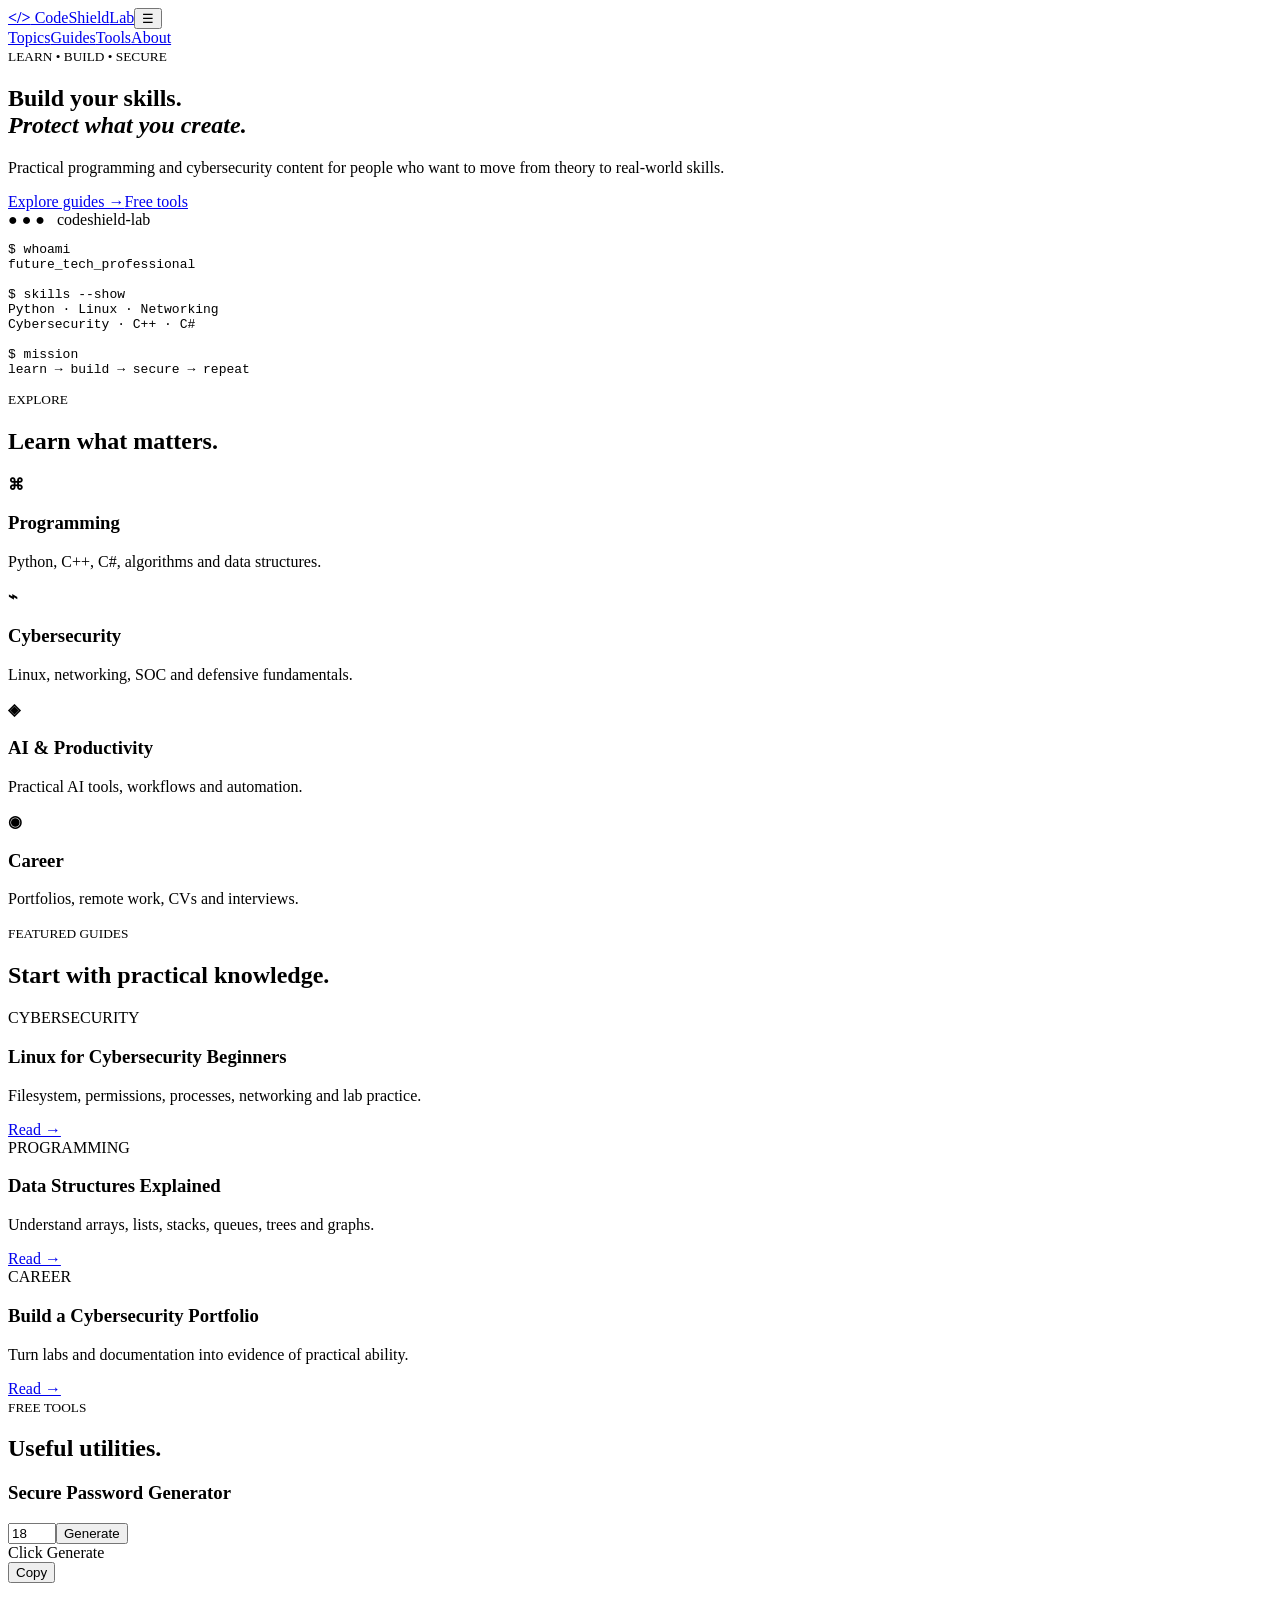
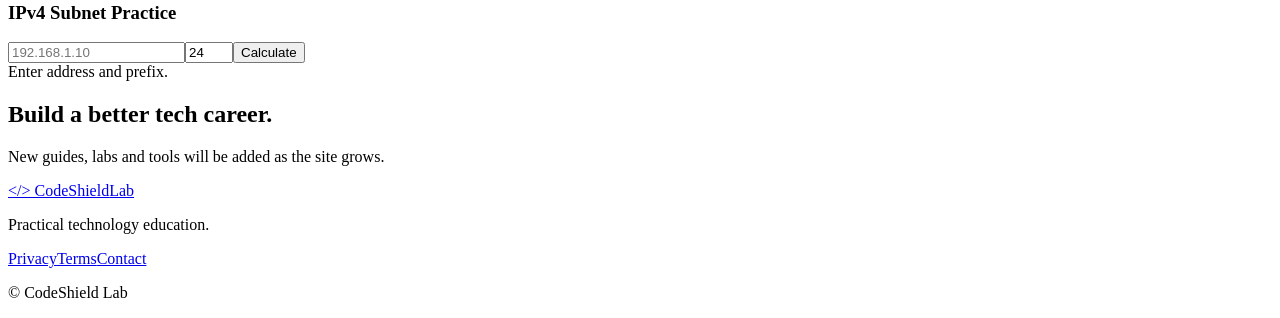
==== index.html @ 590fb026 "Add files via upload Initial website upload" ====
<!doctype html><html lang="en"><head><meta charset="utf-8"><meta name="viewport" content="width=device-width,initial-scale=1"><title>CodeShield Lab | Programming & Cybersecurity</title><meta name="description" content="Practical programming, cybersecurity, Linux and AI guides and free tools."><link rel="stylesheet" href="css/style.css"></head><body>
<header><nav class="nav"><a class="brand" href="#"><b>&lt;/&gt;</b> CodeShield<span>Lab</span></a><button id="menu">☰</button><div id="links"><a href="#topics">Topics</a><a href="#guides">Guides</a><a href="#tools">Tools</a><a href="about.html">About</a></div></nav></header>
<main>
<section class="hero"><div><small>LEARN • BUILD • SECURE</small><h1>Build your skills.<br><em>Protect what you create.</em></h1><p>Practical programming and cybersecurity content for people who want to move from theory to real-world skills.</p><a class="btn" href="#guides">Explore guides →</a><a class="btn ghost" href="#tools">Free tools</a></div><div class="terminal"><div>● ● ● &nbsp; codeshield-lab</div><pre>$ whoami
future_tech_professional

$ skills --show
Python · Linux · Networking
Cybersecurity · C++ · C#

$ mission
learn → build → secure → repeat</pre></div></section>
<section id="topics"><small>EXPLORE</small><h2>Learn what matters.</h2><div class="grid four"><article><b>⌘</b><h3>Programming</h3><p>Python, C++, C#, algorithms and data structures.</p></article><article><b>⌁</b><h3>Cybersecurity</h3><p>Linux, networking, SOC and defensive fundamentals.</p></article><article><b>◈</b><h3>AI & Productivity</h3><p>Practical AI tools, workflows and automation.</p></article><article><b>◉</b><h3>Career</h3><p>Portfolios, remote work, CVs and interviews.</p></article></div></section>
<section id="guides" class="dark"><small>FEATURED GUIDES</small><h2>Start with practical knowledge.</h2><div class="grid three"><article><label>CYBERSECURITY</label><h3>Linux for Cybersecurity Beginners</h3><p>Filesystem, permissions, processes, networking and lab practice.</p><a href="article-linux.html">Read →</a></article><article><label>PROGRAMMING</label><h3>Data Structures Explained</h3><p>Understand arrays, lists, stacks, queues, trees and graphs.</p><a href="article-data-structures.html">Read →</a></article><article><label>CAREER</label><h3>Build a Cybersecurity Portfolio</h3><p>Turn labs and documentation into evidence of practical ability.</p><a href="article-portfolio.html">Read →</a></article></div></section>
<section id="tools"><small>FREE TOOLS</small><h2>Useful utilities.</h2><div class="grid two"><article><h3>Secure Password Generator</h3><input id="len" type="number" min="8" max="40" value="18"><button class="btn small" id="gen">Generate</button><div id="pass" class="output">Click Generate</div><button id="copy">Copy</button></article><article><h3>IPv4 Subnet Practice</h3><input id="ip" placeholder="192.168.1.10"><input id="prefix" type="number" min="0" max="32" value="24"><button class="btn small" id="calc">Calculate</button><div id="net" class="output">Enter address and prefix.</div></article></div></section>
<section class="cta"><h2>Build a better tech career.</h2><p>New guides, labs and tools will be added as the site grows.</p></section></main>
<footer><div><a class="brand" href="#">&lt;/&gt; CodeShield<span>Lab</span></a><p>Practical technology education.</p></div><div><a href="privacy.html">Privacy</a><a href="terms.html">Terms</a><a href="contact.html">Contact</a></div><p>© <span id="year"></span> CodeShield Lab</p></footer><script src="js/script.js"></script></body></html>
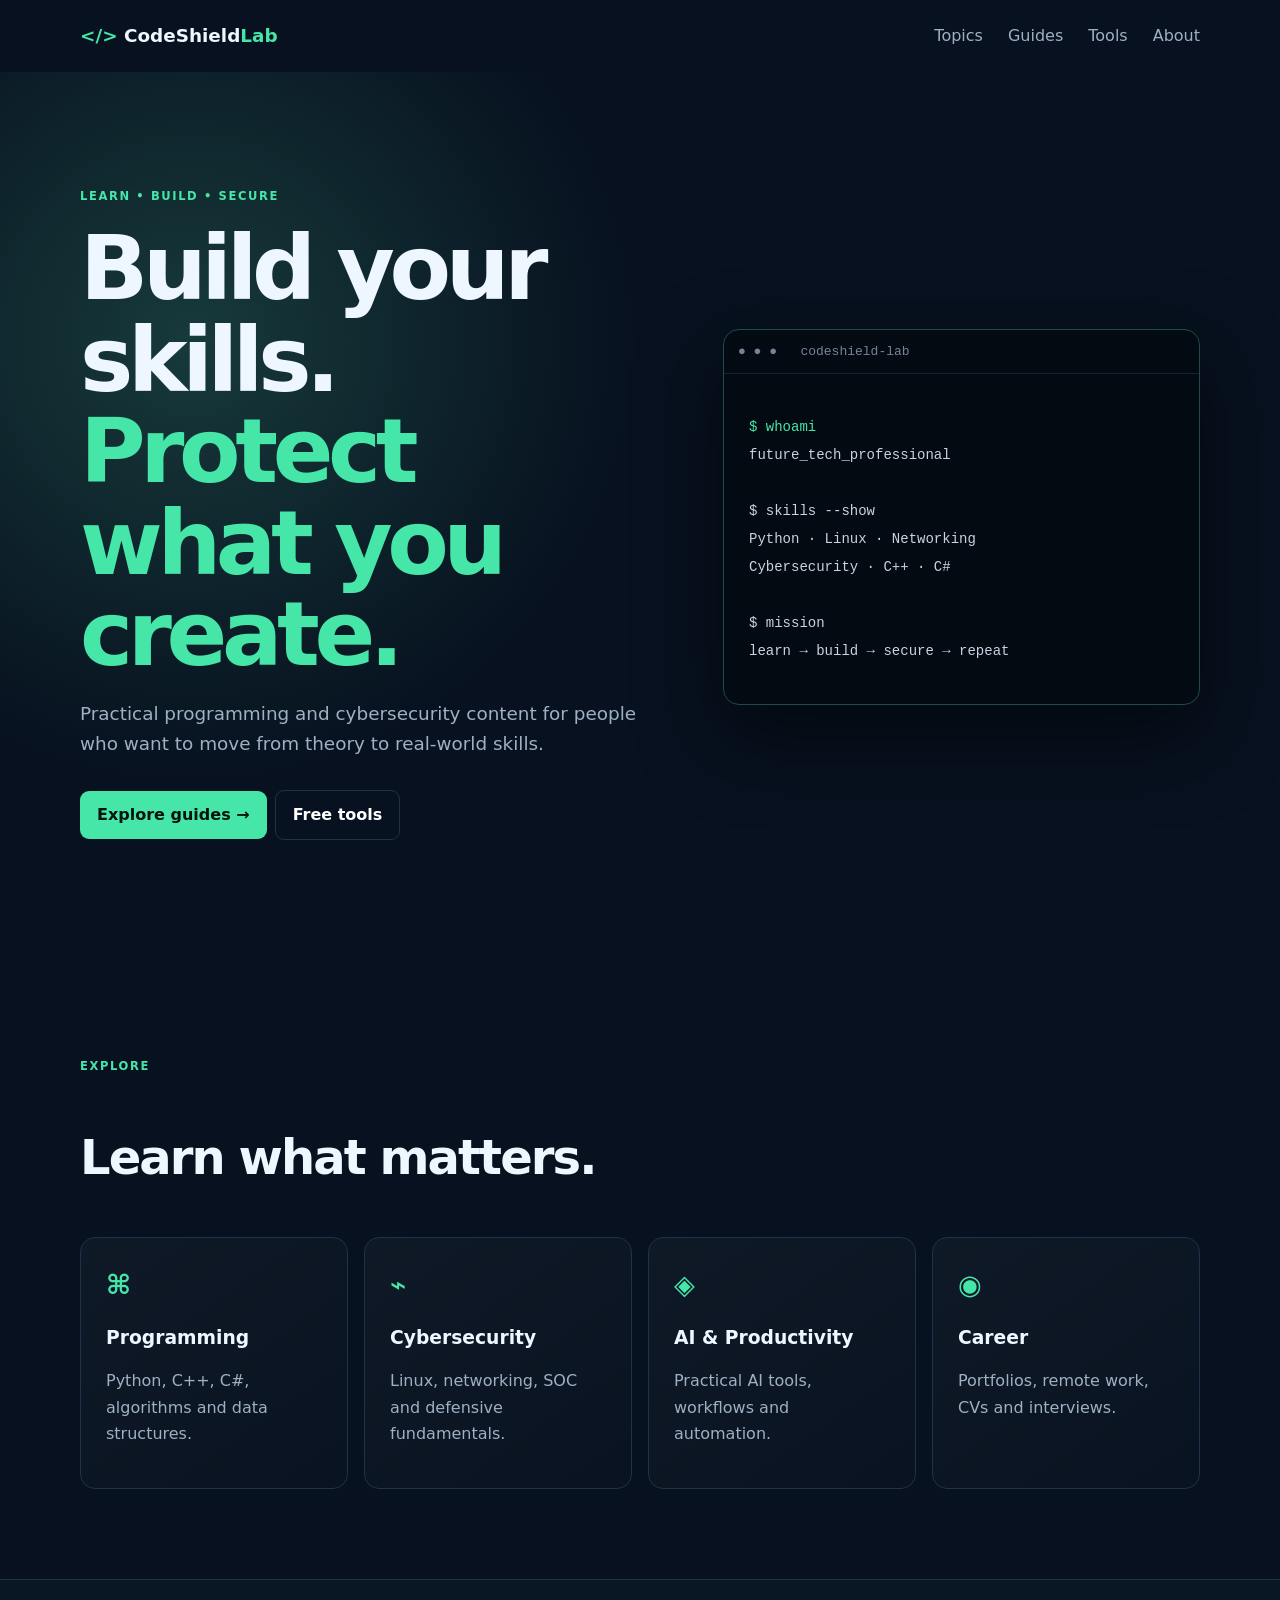
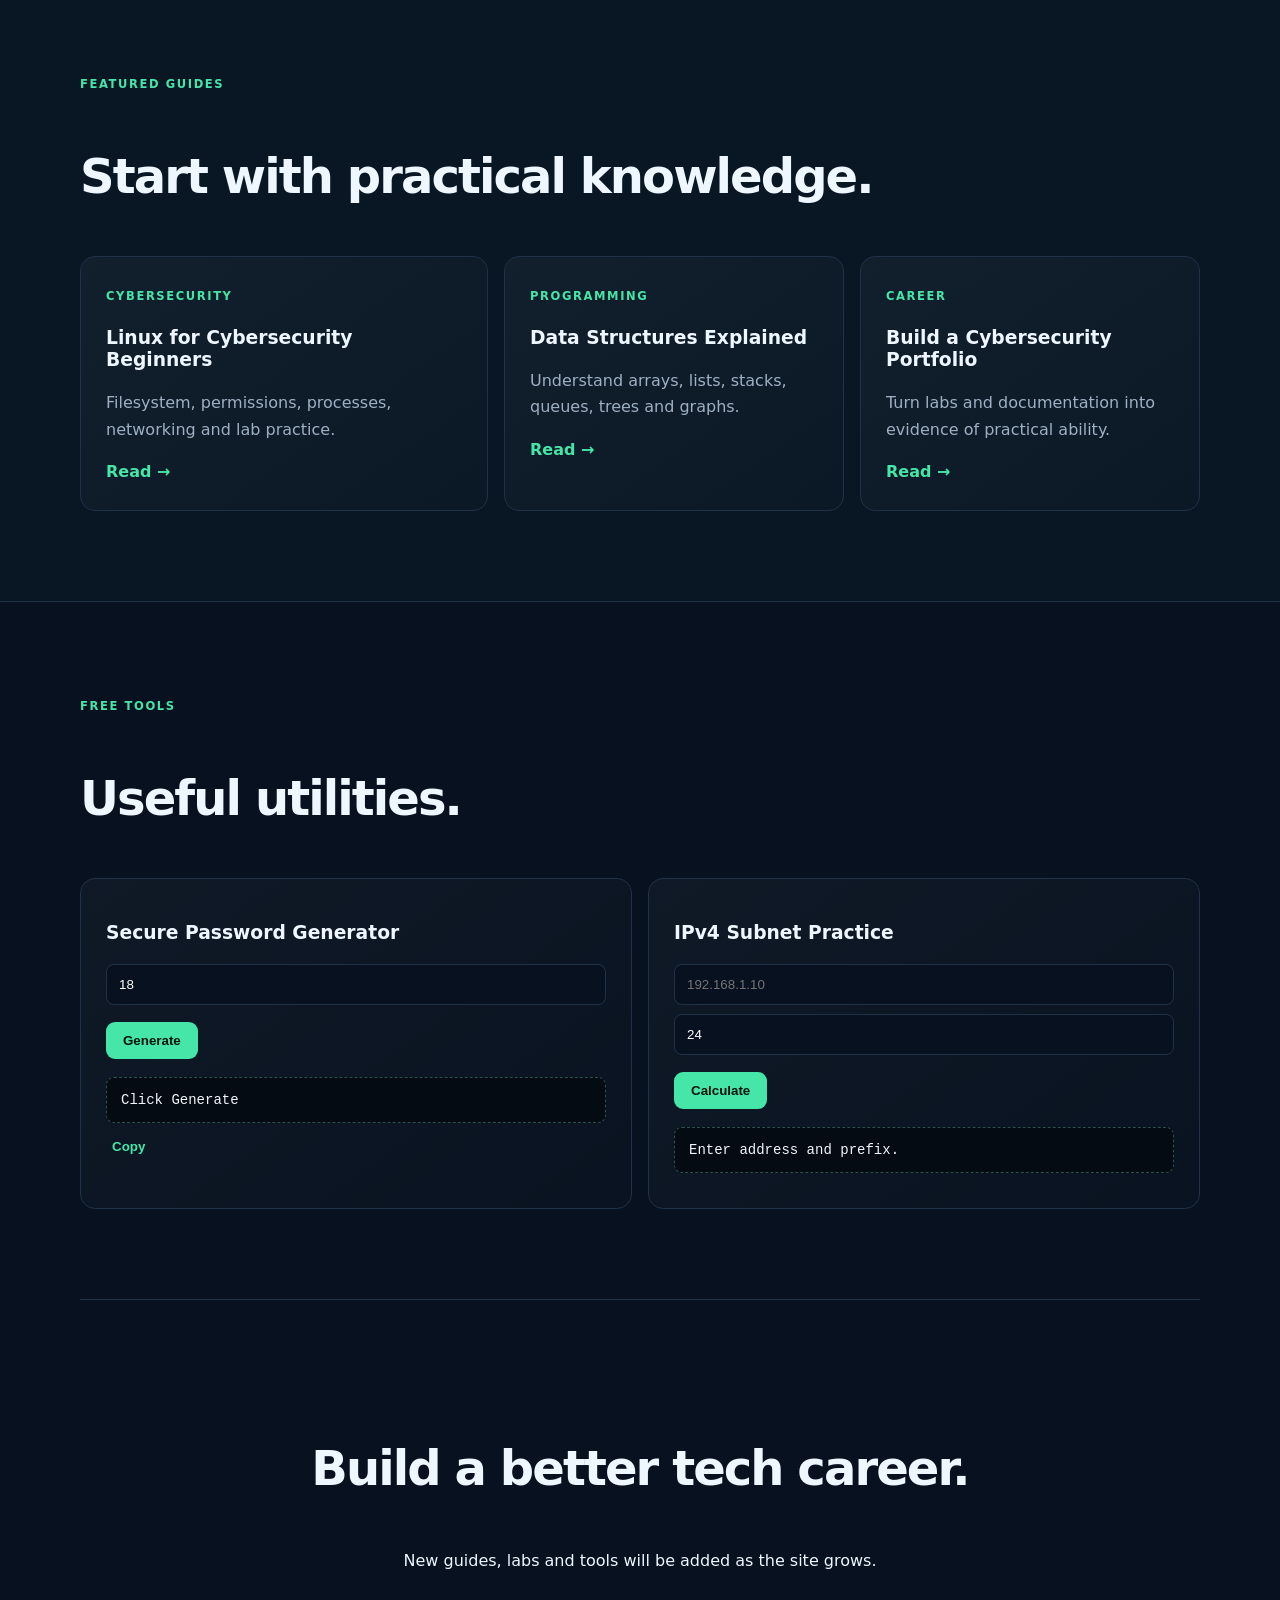
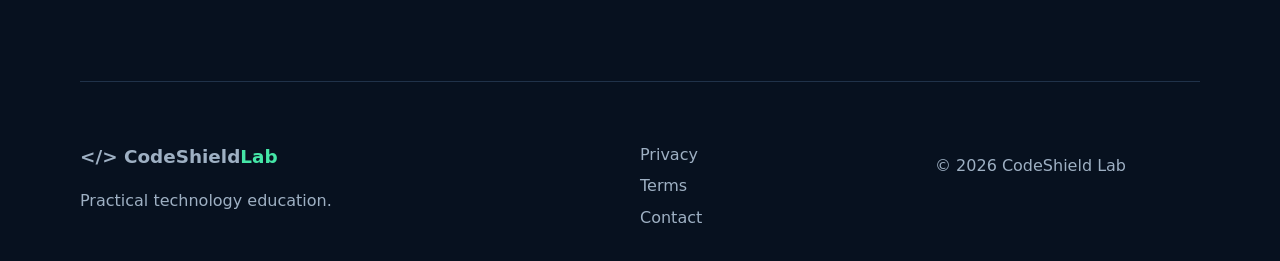
==== commit 97930e73: "Fix CSS and JavaScript paths" ====
--- a/index.html
+++ b/index.html
@@ -1,4 +1,4 @@
-<!doctype html><html lang="en"><head><meta charset="utf-8"><meta name="viewport" content="width=device-width,initial-scale=1"><title>CodeShield Lab | Programming & Cybersecurity</title><meta name="description" content="Practical programming, cybersecurity, Linux and AI guides and free tools."><link rel="stylesheet" href="css/style.css"></head><body>
+<!doctype html><html lang="en"><head><meta charset="utf-8"><meta name="viewport" content="width=device-width,initial-scale=1"><title>CodeShield Lab | Programming & Cybersecurity</title><meta name="description" content="Practical programming, cybersecurity, Linux and AI guides and free tools."><link rel="stylesheet" href="style.css"></head><body>
 <header><nav class="nav"><a class="brand" href="#"><b>&lt;/&gt;</b> CodeShield<span>Lab</span></a><button id="menu">☰</button><div id="links"><a href="#topics">Topics</a><a href="#guides">Guides</a><a href="#tools">Tools</a><a href="about.html">About</a></div></nav></header>
 <main>
 <section class="hero"><div><small>LEARN • BUILD • SECURE</small><h1>Build your skills.<br><em>Protect what you create.</em></h1><p>Practical programming and cybersecurity content for people who want to move from theory to real-world skills.</p><a class="btn" href="#guides">Explore guides →</a><a class="btn ghost" href="#tools">Free tools</a></div><div class="terminal"><div>● ● ● &nbsp; codeshield-lab</div><pre>$ whoami
@@ -14,4 +14,4 @@
 <section id="guides" class="dark"><small>FEATURED GUIDES</small><h2>Start with practical knowledge.</h2><div class="grid three"><article><label>CYBERSECURITY</label><h3>Linux for Cybersecurity Beginners</h3><p>Filesystem, permissions, processes, networking and lab practice.</p><a href="article-linux.html">Read →</a></article><article><label>PROGRAMMING</label><h3>Data Structures Explained</h3><p>Understand arrays, lists, stacks, queues, trees and graphs.</p><a href="article-data-structures.html">Read →</a></article><article><label>CAREER</label><h3>Build a Cybersecurity Portfolio</h3><p>Turn labs and documentation into evidence of practical ability.</p><a href="article-portfolio.html">Read →</a></article></div></section>
 <section id="tools"><small>FREE TOOLS</small><h2>Useful utilities.</h2><div class="grid two"><article><h3>Secure Password Generator</h3><input id="len" type="number" min="8" max="40" value="18"><button class="btn small" id="gen">Generate</button><div id="pass" class="output">Click Generate</div><button id="copy">Copy</button></article><article><h3>IPv4 Subnet Practice</h3><input id="ip" placeholder="192.168.1.10"><input id="prefix" type="number" min="0" max="32" value="24"><button class="btn small" id="calc">Calculate</button><div id="net" class="output">Enter address and prefix.</div></article></div></section>
 <section class="cta"><h2>Build a better tech career.</h2><p>New guides, labs and tools will be added as the site grows.</p></section></main>
-<footer><div><a class="brand" href="#">&lt;/&gt; CodeShield<span>Lab</span></a><p>Practical technology education.</p></div><div><a href="privacy.html">Privacy</a><a href="terms.html">Terms</a><a href="contact.html">Contact</a></div><p>© <span id="year"></span> CodeShield Lab</p></footer><script src="js/script.js"></script></body></html>+<footer><div><a class="brand" href="#">&lt;/&gt; CodeShield<span>Lab</span></a><p>Practical technology education.</p></div><div><a href="privacy.html">Privacy</a><a href="terms.html">Terms</a><a href="contact.html">Contact</a></div><p>© <span id="year"></span> CodeShield Lab</p></footer><script src="script.js"></script></body></html>
--- a/style.css
+++ b/style.css
@@ -0,0 +1 @@
+*{box-sizing:border-box}html{scroll-behavior:smooth}:root{--bg:#07111f;--panel:#0d1b2d;--text:#eef6ff;--muted:#9eb0c3;--line:#203249;--green:#45e6a7;--blue:#5aa8ff}body{margin:0;background:var(--bg);color:var(--text);font:16px/1.65 Inter,system-ui,sans-serif}a{color:inherit;text-decoration:none}.nav,main section,footer{width:min(1120px,calc(100% - 32px));margin:auto}.nav{height:72px;display:flex;align-items:center;justify-content:space-between}.brand{font-weight:900;font-size:1.15rem}.brand b{color:var(--green)}.brand span{color:var(--green)}#links{display:flex;gap:25px;color:var(--muted)}#menu{display:none;background:none;border:0;color:white;font-size:24px}.hero{width:100%;max-width:none;padding:110px max(16px,calc((100% - 1120px)/2));display:grid;grid-template-columns:1.1fr .9fr;gap:60px;align-items:center;background:radial-gradient(circle at 15% 30%,#173a3b,transparent 35%)}small,label{color:var(--green);font-weight:900;letter-spacing:.14em;font-size:.72rem}h1{font-size:clamp(3rem,7vw,5.7rem);line-height:1.02;letter-spacing:-.06em;margin:15px 0}h1 em{color:var(--green);font-style:normal}h2{font-size:clamp(2rem,4vw,3rem);letter-spacing:-.04em}h3{line-height:1.2}.hero p{max-width:650px;color:var(--muted);font-size:1.15rem}.btn{display:inline-block;background:var(--green);color:#03140d;border:0;border-radius:9px;padding:11px 17px;font-weight:900;margin:12px 8px 12px 0;cursor:pointer}.ghost{background:transparent;color:white;border:1px solid var(--line)}.terminal{background:#040a12;border:1px solid #1c4c43;border-radius:16px;box-shadow:0 30px 80px #0008;overflow:hidden}.terminal>div{padding:14px;border-bottom:1px solid #172333;color:#73859a;font:13px monospace}.terminal pre{padding:25px;color:#c6d4e2;font:14px/2 monospace}.terminal pre::first-line{color:var(--green)}section:not(.hero){padding:90px 0}.grid{display:grid;gap:16px}.four{grid-template-columns:repeat(4,1fr)}.three{grid-template-columns:1.2fr 1fr 1fr}.two{grid-template-columns:1fr 1fr}.grid article{border:1px solid var(--line);background:linear-gradient(145deg,#ffffff09,#ffffff02);border-radius:15px;padding:25px}.grid article:hover{border-color:#45e6a755;transform:translateY(-3px);transition:.2s}.grid b{color:var(--green);font-size:1.7rem}.grid p{color:var(--muted)}.grid a{color:var(--green);font-weight:800}.dark{width:100%!important;max-width:none!important;padding-left:max(16px,calc((100% - 1120px)/2))!important;padding-right:max(16px,calc((100% - 1120px)/2))!important;background:#091725;border-block:1px solid var(--line)}input{display:block;width:100%;margin:9px 0;padding:12px;border:1px solid var(--line);border-radius:8px;background:#07111f;color:white}.small{margin:8px 0}.output{font:14px monospace;background:#050b13;border:1px dashed #2b5148;border-radius:8px;padding:14px;word-break:break-all;margin:10px 0}#copy{background:none;border:0;color:var(--green);cursor:pointer;font-weight:800}.cta{text-align:center;border-top:1px solid var(--line)}footer{padding:55px 0 25px;display:grid;grid-template-columns:2fr 1fr 1fr;gap:30px;border-top:1px solid var(--line);color:var(--muted)}footer a{display:block;margin:5px 0}.article{max-width:850px;padding:90px 16px!important}.article p{color:#c5d1df}.article h2{font-size:1.8rem;margin-top:45px}.callout{border-left:3px solid var(--green);background:#0b2030;padding:18px;margin:25px 0}@media(max-width:850px){.hero{grid-template-columns:1fr}.four,.three,.two,footer{grid-template-columns:1fr 1fr}#links{display:none}#links.open{display:flex;position:absolute;top:72px;left:0;right:0;background:#07111f;padding:20px;flex-direction:column}#menu{display:block}}@media(max-width:560px){.four,.three,.two,footer{grid-template-columns:1fr}h1{font-size:3.2rem}.hero{padding-top:70px;padding-bottom:70px}}
